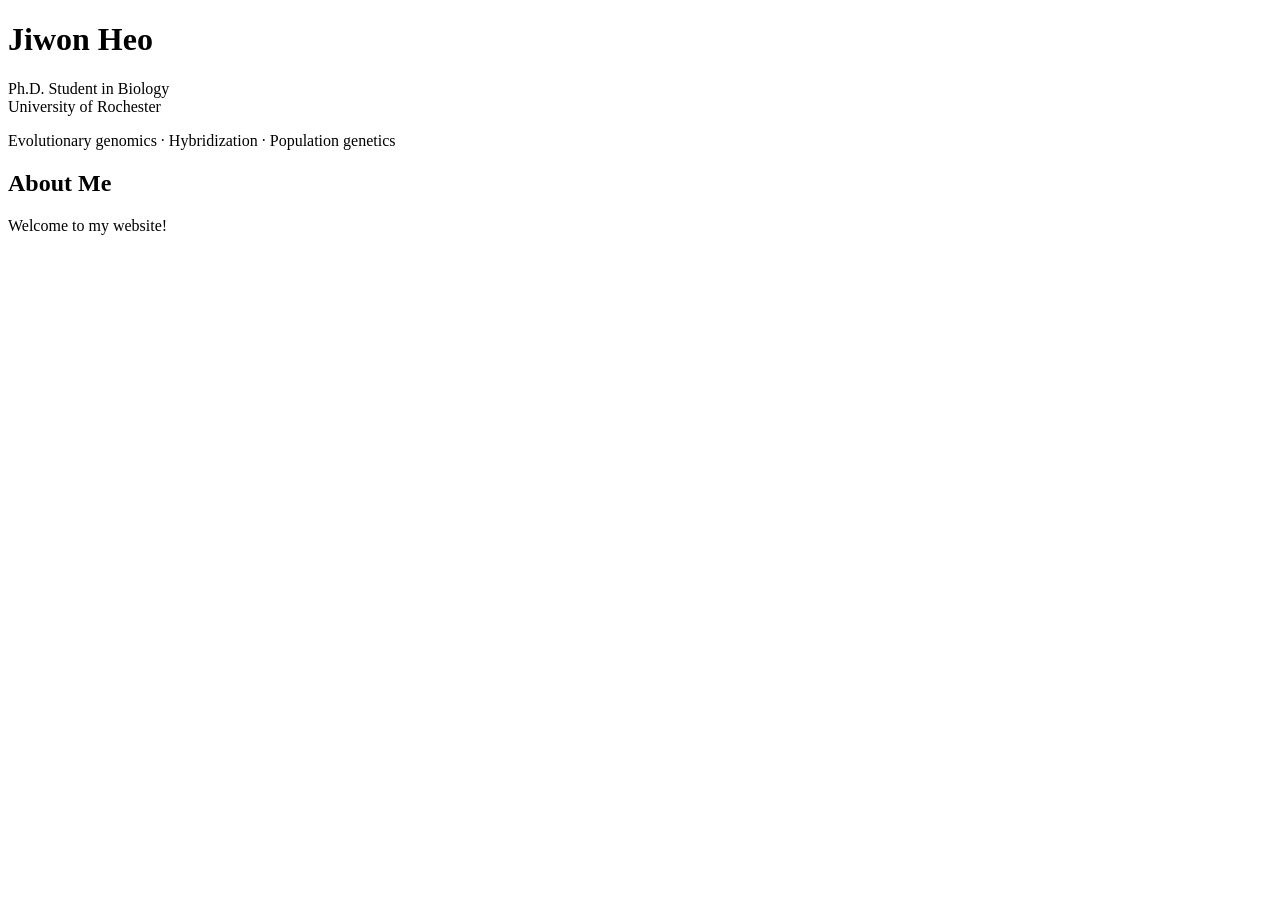
==== index.html @ 955bd501 "Create index.html" ====
<!DOCTYPE html>
<html lang="en">
<head>
  <meta charset="UTF-8">
  <meta name="viewport" content="width=device-width, initial-scale=1.0">
  <title>Jiwon Heo</title>
</head>

<body>
  <h1>Jiwon Heo</h1>

  <p>
    Ph.D. Student in Biology<br>
    University of Rochester
  </p>

  <p>
    Evolutionary genomics · Hybridization · Population genetics
  </p>

  <h2>About Me</h2>

  <p>
    Welcome to my website!
  </p>
</body>
</html>
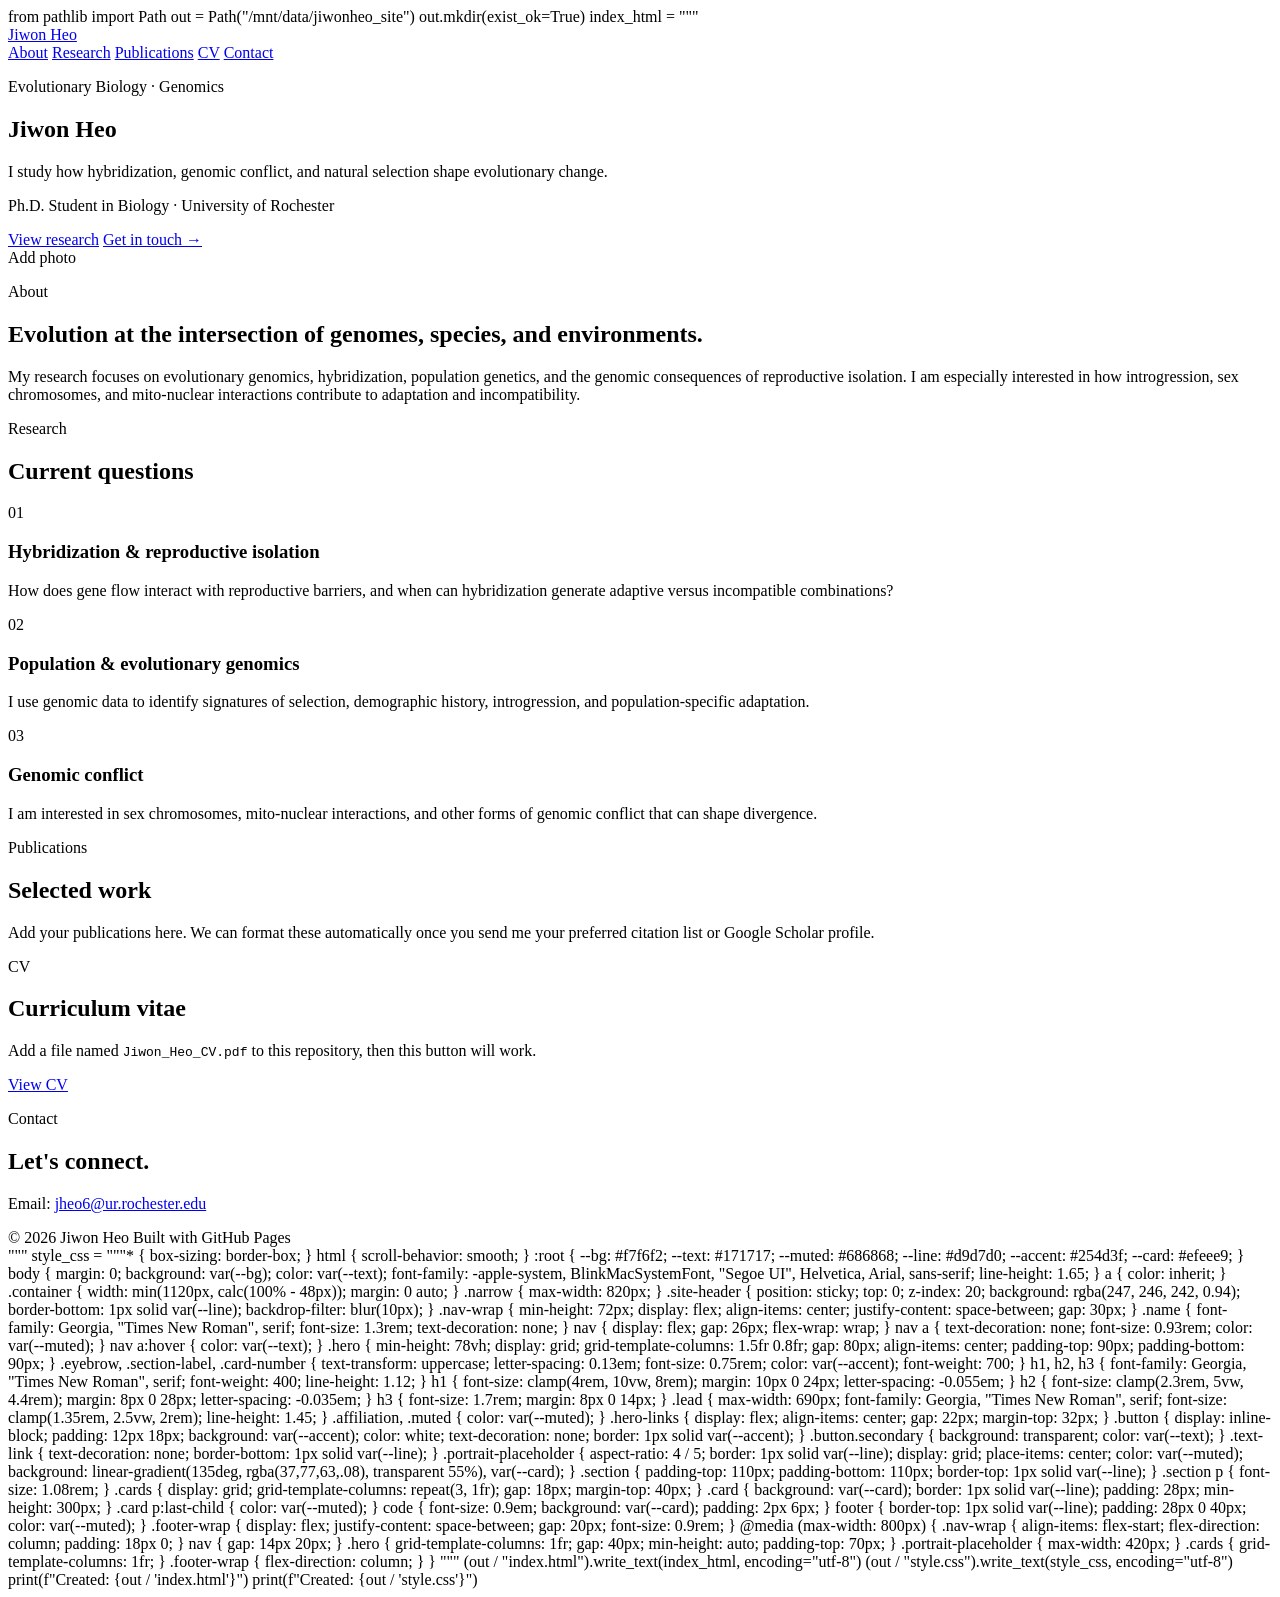
==== commit e25a0b1b: "Update index.html" ====
--- a/index.html
+++ b/index.html
@@ -1,27 +1,391 @@
-<!DOCTYPE html>
+from pathlib import Path
+
+out = Path("/mnt/data/jiwonheo_site")
+out.mkdir(exist_ok=True)
+
+index_html = """<!DOCTYPE html>
 <html lang="en">
 <head>
   <meta charset="UTF-8">
   <meta name="viewport" content="width=device-width, initial-scale=1.0">
+  <meta name="description" content="Jiwon Heo — evolutionary genomics, hybridization, and population genetics.">
   <title>Jiwon Heo</title>
+  <link rel="stylesheet" href="style.css">
 </head>
-
 <body>
-  <h1>Jiwon Heo</h1>
-
-  <p>
-    Ph.D. Student in Biology<br>
-    University of Rochester
-  </p>
-
-  <p>
-    Evolutionary genomics · Hybridization · Population genetics
-  </p>
-
-  <h2>About Me</h2>
-
-  <p>
-    Welcome to my website!
-  </p>
+  <header class="site-header">
+    <div class="container nav-wrap">
+      <a class="name" href="#top">Jiwon Heo</a>
+      <nav>
+        <a href="#about">About</a>
+        <a href="#research">Research</a>
+        <a href="#publications">Publications</a>
+        <a href="#cv">CV</a>
+        <a href="#contact">Contact</a>
+      </nav>
+    </div>
+  </header>
+
+  <main id="top">
+    <section class="hero container">
+      <div class="hero-text">
+        <p class="eyebrow">Evolutionary Biology · Genomics</p>
+        <h1>Jiwon Heo</h1>
+        <p class="lead">
+          I study how hybridization, genomic conflict, and natural selection shape
+          evolutionary change.
+        </p>
+        <p class="affiliation">
+          Ph.D. Student in Biology · University of Rochester
+        </p>
+        <div class="hero-links">
+          <a class="button" href="#research">View research</a>
+          <a class="text-link" href="#contact">Get in touch →</a>
+        </div>
+      </div>
+
+      <div class="portrait-placeholder" aria-label="Photo placeholder">
+        <span>Add photo</span>
+      </div>
+    </section>
+
+    <section id="about" class="section container narrow">
+      <p class="section-label">About</p>
+      <h2>Evolution at the intersection of genomes, species, and environments.</h2>
+      <p>
+        My research focuses on evolutionary genomics, hybridization, population
+        genetics, and the genomic consequences of reproductive isolation. I am
+        especially interested in how introgression, sex chromosomes, and
+        mito-nuclear interactions contribute to adaptation and incompatibility.
+      </p>
+    </section>
+
+    <section id="research" class="section container">
+      <p class="section-label">Research</p>
+      <h2>Current questions</h2>
+
+      <div class="cards">
+        <article class="card">
+          <p class="card-number">01</p>
+          <h3>Hybridization & reproductive isolation</h3>
+          <p>
+            How does gene flow interact with reproductive barriers, and when can
+            hybridization generate adaptive versus incompatible combinations?
+          </p>
+        </article>
+
+        <article class="card">
+          <p class="card-number">02</p>
+          <h3>Population & evolutionary genomics</h3>
+          <p>
+            I use genomic data to identify signatures of selection, demographic
+            history, introgression, and population-specific adaptation.
+          </p>
+        </article>
+
+        <article class="card">
+          <p class="card-number">03</p>
+          <h3>Genomic conflict</h3>
+          <p>
+            I am interested in sex chromosomes, mito-nuclear interactions, and
+            other forms of genomic conflict that can shape divergence.
+          </p>
+        </article>
+      </div>
+    </section>
+
+    <section id="publications" class="section container narrow">
+      <p class="section-label">Publications</p>
+      <h2>Selected work</h2>
+      <p class="muted">
+        Add your publications here. We can format these automatically once you
+        send me your preferred citation list or Google Scholar profile.
+      </p>
+    </section>
+
+    <section id="cv" class="section container narrow">
+      <p class="section-label">CV</p>
+      <h2>Curriculum vitae</h2>
+      <p>
+        Add a file named <code>Jiwon_Heo_CV.pdf</code> to this repository, then
+        this button will work.
+      </p>
+      <a class="button secondary" href="Jiwon_Heo_CV.pdf" target="_blank" rel="noopener">
+        View CV
+      </a>
+    </section>
+
+    <section id="contact" class="section container narrow">
+      <p class="section-label">Contact</p>
+      <h2>Let's connect.</h2>
+      <p>
+        Email: <a href="mailto:jheo6@ur.rochester.edu">jheo6@ur.rochester.edu</a>
+      </p>
+    </section>
+  </main>
+
+  <footer>
+    <div class="container footer-wrap">
+      <span>© 2026 Jiwon Heo</span>
+      <span>Built with GitHub Pages</span>
+    </div>
+  </footer>
 </body>
 </html>
+"""
+
+style_css = """* {
+  box-sizing: border-box;
+}
+
+html {
+  scroll-behavior: smooth;
+}
+
+:root {
+  --bg: #f7f6f2;
+  --text: #171717;
+  --muted: #686868;
+  --line: #d9d7d0;
+  --accent: #254d3f;
+  --card: #efeee9;
+}
+
+body {
+  margin: 0;
+  background: var(--bg);
+  color: var(--text);
+  font-family: -apple-system, BlinkMacSystemFont, "Segoe UI", Helvetica, Arial, sans-serif;
+  line-height: 1.65;
+}
+
+a {
+  color: inherit;
+}
+
+.container {
+  width: min(1120px, calc(100% - 48px));
+  margin: 0 auto;
+}
+
+.narrow {
+  max-width: 820px;
+}
+
+.site-header {
+  position: sticky;
+  top: 0;
+  z-index: 20;
+  background: rgba(247, 246, 242, 0.94);
+  border-bottom: 1px solid var(--line);
+  backdrop-filter: blur(10px);
+}
+
+.nav-wrap {
+  min-height: 72px;
+  display: flex;
+  align-items: center;
+  justify-content: space-between;
+  gap: 30px;
+}
+
+.name {
+  font-family: Georgia, "Times New Roman", serif;
+  font-size: 1.3rem;
+  text-decoration: none;
+}
+
+nav {
+  display: flex;
+  gap: 26px;
+  flex-wrap: wrap;
+}
+
+nav a {
+  text-decoration: none;
+  font-size: 0.93rem;
+  color: var(--muted);
+}
+
+nav a:hover {
+  color: var(--text);
+}
+
+.hero {
+  min-height: 78vh;
+  display: grid;
+  grid-template-columns: 1.5fr 0.8fr;
+  gap: 80px;
+  align-items: center;
+  padding-top: 90px;
+  padding-bottom: 90px;
+}
+
+.eyebrow,
+.section-label,
+.card-number {
+  text-transform: uppercase;
+  letter-spacing: 0.13em;
+  font-size: 0.75rem;
+  color: var(--accent);
+  font-weight: 700;
+}
+
+h1,
+h2,
+h3 {
+  font-family: Georgia, "Times New Roman", serif;
+  font-weight: 400;
+  line-height: 1.12;
+}
+
+h1 {
+  font-size: clamp(4rem, 10vw, 8rem);
+  margin: 10px 0 24px;
+  letter-spacing: -0.055em;
+}
+
+h2 {
+  font-size: clamp(2.3rem, 5vw, 4.4rem);
+  margin: 8px 0 28px;
+  letter-spacing: -0.035em;
+}
+
+h3 {
+  font-size: 1.7rem;
+  margin: 8px 0 14px;
+}
+
+.lead {
+  max-width: 690px;
+  font-family: Georgia, "Times New Roman", serif;
+  font-size: clamp(1.35rem, 2.5vw, 2rem);
+  line-height: 1.45;
+}
+
+.affiliation,
+.muted {
+  color: var(--muted);
+}
+
+.hero-links {
+  display: flex;
+  align-items: center;
+  gap: 22px;
+  margin-top: 32px;
+}
+
+.button {
+  display: inline-block;
+  padding: 12px 18px;
+  background: var(--accent);
+  color: white;
+  text-decoration: none;
+  border: 1px solid var(--accent);
+}
+
+.button.secondary {
+  background: transparent;
+  color: var(--text);
+}
+
+.text-link {
+  text-decoration: none;
+  border-bottom: 1px solid var(--line);
+}
+
+.portrait-placeholder {
+  aspect-ratio: 4 / 5;
+  border: 1px solid var(--line);
+  display: grid;
+  place-items: center;
+  color: var(--muted);
+  background:
+    linear-gradient(135deg, rgba(37,77,63,.08), transparent 55%),
+    var(--card);
+}
+
+.section {
+  padding-top: 110px;
+  padding-bottom: 110px;
+  border-top: 1px solid var(--line);
+}
+
+.section p {
+  font-size: 1.08rem;
+}
+
+.cards {
+  display: grid;
+  grid-template-columns: repeat(3, 1fr);
+  gap: 18px;
+  margin-top: 40px;
+}
+
+.card {
+  background: var(--card);
+  border: 1px solid var(--line);
+  padding: 28px;
+  min-height: 300px;
+}
+
+.card p:last-child {
+  color: var(--muted);
+}
+
+code {
+  font-size: 0.9em;
+  background: var(--card);
+  padding: 2px 6px;
+}
+
+footer {
+  border-top: 1px solid var(--line);
+  padding: 28px 0 40px;
+  color: var(--muted);
+}
+
+.footer-wrap {
+  display: flex;
+  justify-content: space-between;
+  gap: 20px;
+  font-size: 0.9rem;
+}
+
+@media (max-width: 800px) {
+  .nav-wrap {
+    align-items: flex-start;
+    flex-direction: column;
+    padding: 18px 0;
+  }
+
+  nav {
+    gap: 14px 20px;
+  }
+
+  .hero {
+    grid-template-columns: 1fr;
+    gap: 40px;
+    min-height: auto;
+    padding-top: 70px;
+  }
+
+  .portrait-placeholder {
+    max-width: 420px;
+  }
+
+  .cards {
+    grid-template-columns: 1fr;
+  }
+
+  .footer-wrap {
+    flex-direction: column;
+  }
+}
+"""
+
+(out / "index.html").write_text(index_html, encoding="utf-8")
+(out / "style.css").write_text(style_css, encoding="utf-8")
+
+print(f"Created: {out / 'index.html'}")
+print(f"Created: {out / 'style.css'}")
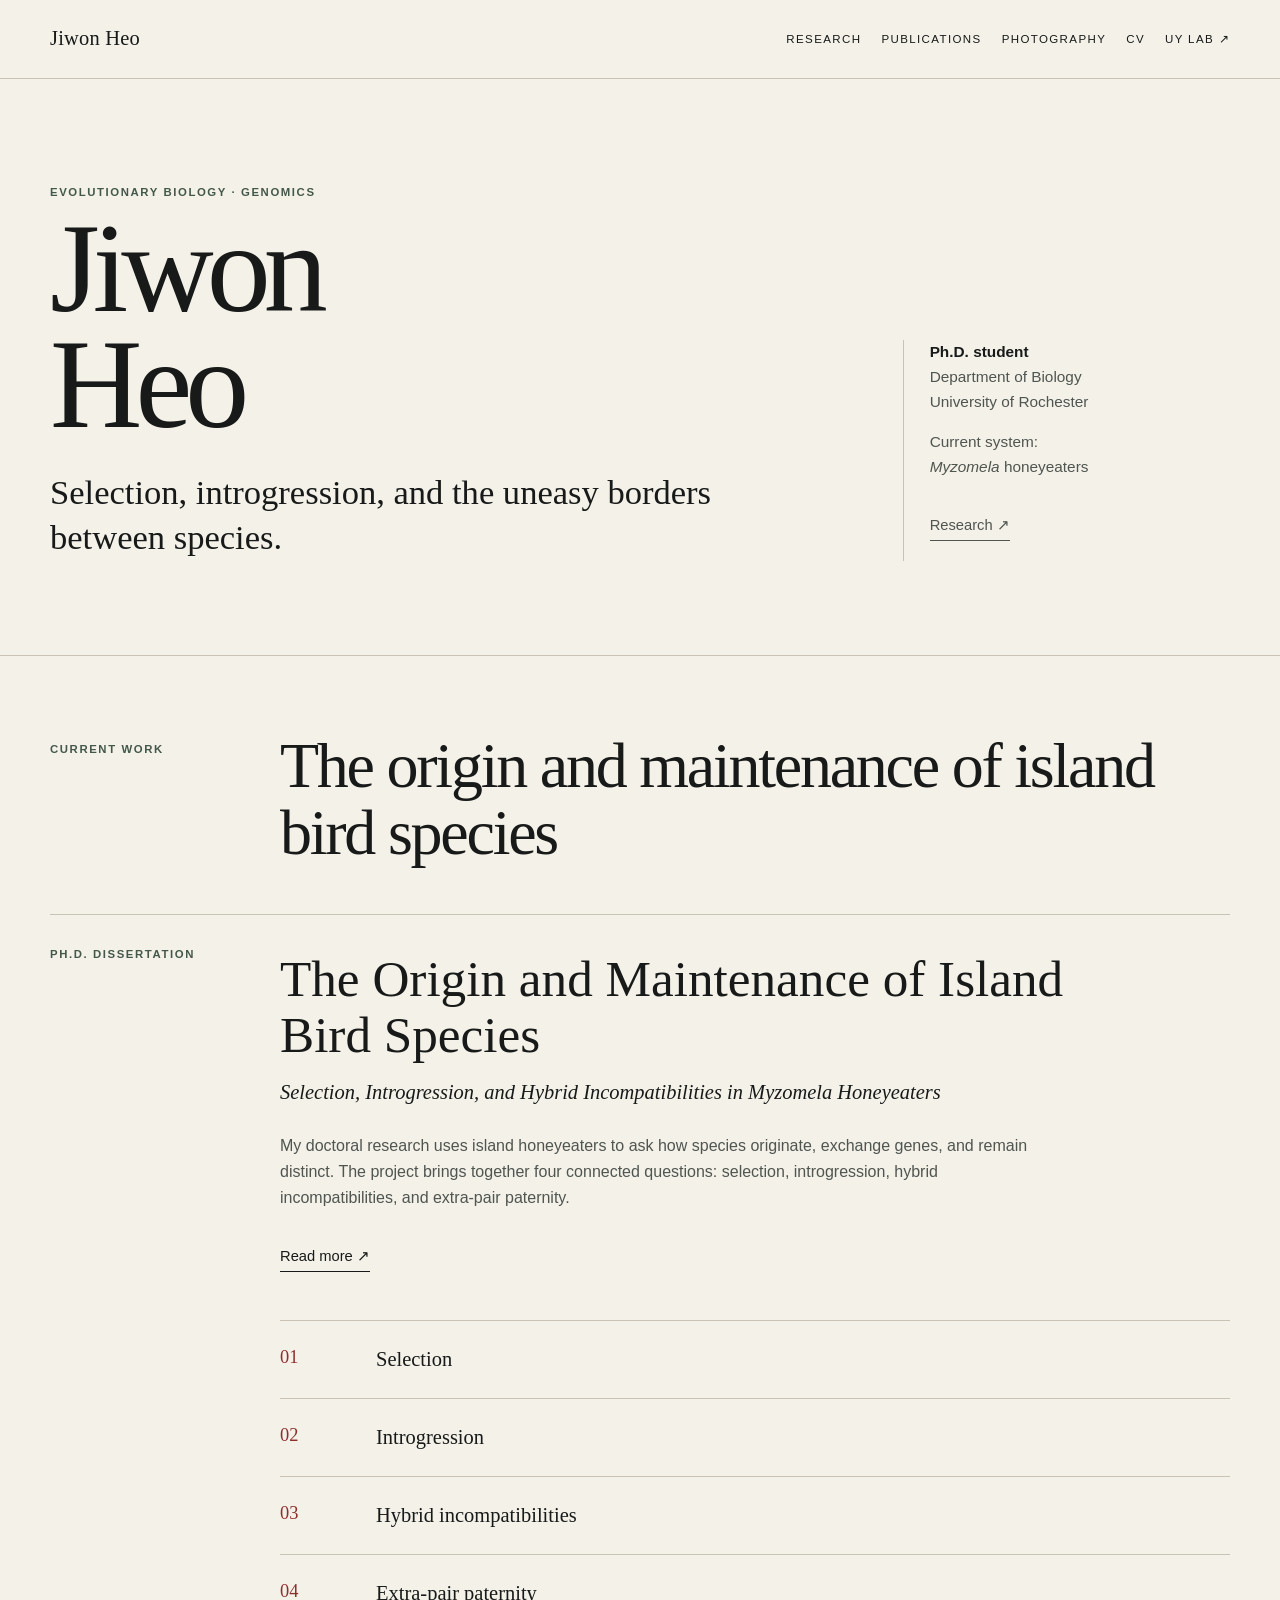
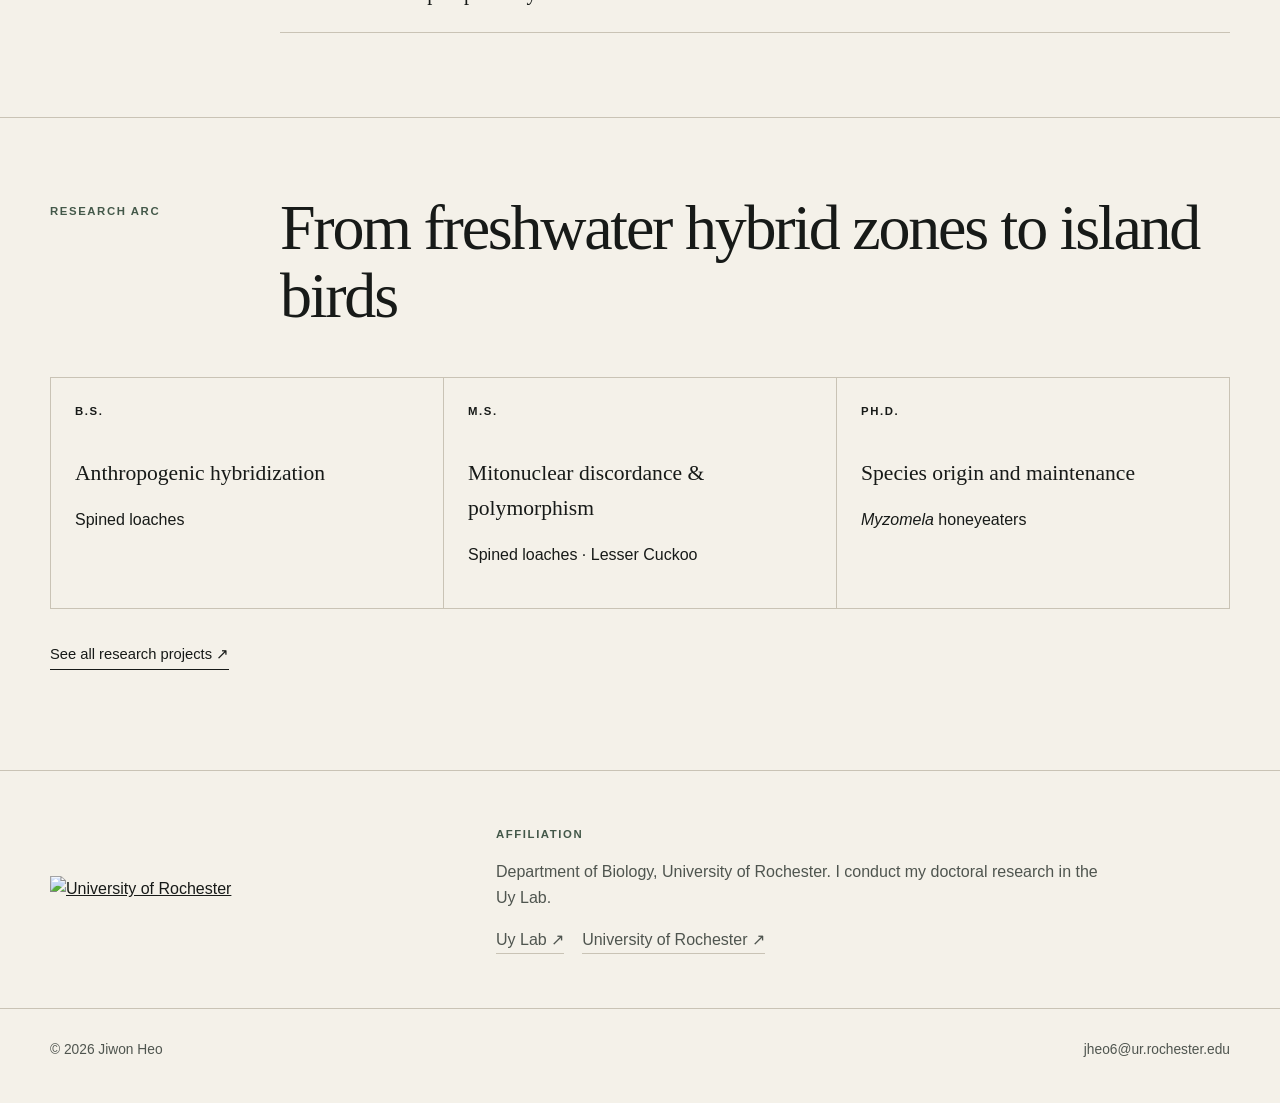
==== commit c11f1261: "Add files via upload" ====
--- a/index.html
+++ b/index.html
@@ -1,391 +1,130 @@
-from pathlib import Path
-
-out = Path("/mnt/data/jiwonheo_site")
-out.mkdir(exist_ok=True)
-
-index_html = """<!DOCTYPE html>
+<!doctype html>
 <html lang="en">
 <head>
-  <meta charset="UTF-8">
-  <meta name="viewport" content="width=device-width, initial-scale=1.0">
-  <meta name="description" content="Jiwon Heo — evolutionary genomics, hybridization, and population genetics.">
+  <meta charset="utf-8">
+  <meta name="viewport" content="width=device-width, initial-scale=1">
+  <meta name="description" content="Jiwon Heo — evolutionary biology and genomics.">
   <title>Jiwon Heo</title>
   <link rel="stylesheet" href="style.css">
 </head>
 <body>
-  <header class="site-header">
-    <div class="container nav-wrap">
-      <a class="name" href="#top">Jiwon Heo</a>
-      <nav>
-        <a href="#about">About</a>
-        <a href="#research">Research</a>
-        <a href="#publications">Publications</a>
-        <a href="#cv">CV</a>
-        <a href="#contact">Contact</a>
-      </nav>
+<header class="site-header">
+  <div class="shell header-inner">
+    <a class="site-name" href="index.html">Jiwon Heo</a>
+    <nav aria-label="Primary navigation">
+      <a href="research/index.html">Research</a>
+      <a href="publications/index.html">Publications</a>
+      <a href="photography/index.html">Photography</a>
+      <a href="cv/index.html">CV</a>
+      <a class="external" href="https://tropbiolab.org/JACU/" target="_blank" rel="noopener">Uy Lab</a>
+    </nav>
+  </div>
+</header>
+<main>
+
+<section class="shell hero">
+  <div>
+    <div class="kicker">Evolutionary biology · genomics</div>
+    <h1>Jiwon<br>Heo</h1>
+    <p class="hero-statement">
+      Selection, introgression, and the uneasy borders between species.
+    </p>
+  </div>
+  <aside class="hero-side">
+    <p><strong>Ph.D. student</strong><br>Department of Biology<br>University of Rochester</p>
+    <p>Current system:<br><em>Myzomela</em> honeyeaters</p>
+    <p><a class="text-link" href="research/index.html">Research</a></p>
+  </aside>
+</section>
+
+<section class="rule-section">
+  <div class="shell">
+    <div class="section-head">
+      <div class="section-label">Current work</div>
+      <h2>The origin and maintenance of island bird species</h2>
     </div>
-  </header>
 
-  <main id="top">
-    <section class="hero container">
-      <div class="hero-text">
-        <p class="eyebrow">Evolutionary Biology · Genomics</p>
-        <h1>Jiwon Heo</h1>
-        <p class="lead">
-          I study how hybridization, genomic conflict, and natural selection shape
-          evolutionary change.
+    <div class="current-project">
+      <div class="project-meta">Ph.D. dissertation</div>
+      <div>
+        <h3>The Origin and Maintenance of Island Bird Species</h3>
+        <p class="subtitle">Selection, Introgression, and Hybrid Incompatibilities in <em>Myzomela</em> Honeyeaters</p>
+        <p class="project-summary">
+          My doctoral research uses island honeyeaters to ask how species originate,
+          exchange genes, and remain distinct. The project brings together four connected
+          questions: selection, introgression, hybrid incompatibilities, and extra-pair paternity.
         </p>
-        <p class="affiliation">
-          Ph.D. Student in Biology · University of Rochester
-        </p>
-        <div class="hero-links">
-          <a class="button" href="#research">View research</a>
-          <a class="text-link" href="#contact">Get in touch →</a>
+        <a class="read-more" href="research/myzomela/index.html">Read more</a>
+
+        <div class="topic-index" aria-label="PhD research topics">
+          <a class="topic-row" href="research/myzomela/index.html#selection">
+            <span class="topic-number">01</span><span class="topic-name">Selection</span>
+          </a>
+          <a class="topic-row" href="research/myzomela/index.html#introgression">
+            <span class="topic-number">02</span><span class="topic-name">Introgression</span>
+          </a>
+          <a class="topic-row" href="research/myzomela/index.html#incompatibilities">
+            <span class="topic-number">03</span><span class="topic-name">Hybrid incompatibilities</span>
+          </a>
+          <a class="topic-row" href="research/myzomela/index.html#epp">
+            <span class="topic-number">04</span><span class="topic-name">Extra-pair paternity</span>
+          </a>
         </div>
       </div>
+    </div>
+  </div>
+</section>
 
-      <div class="portrait-placeholder" aria-label="Photo placeholder">
-        <span>Add photo</span>
+<section class="rule-section">
+  <div class="shell">
+    <div class="section-head">
+      <div class="section-label">Research arc</div>
+      <h2>From freshwater hybrid zones to island birds</h2>
+    </div>
+
+    <div class="research-arc">
+      <div>
+        <div class="field-note">B.S.</div>
+        <h3>Anthropogenic hybridization</h3>
+        <p>Spined loaches</p>
       </div>
-    </section>
+      <div>
+        <div class="field-note">M.S.</div>
+        <h3>Mitonuclear discordance & polymorphism</h3>
+        <p>Spined loaches · Lesser Cuckoo</p>
+      </div>
+      <div>
+        <div class="field-note">Ph.D.</div>
+        <h3>Species origin and maintenance</h3>
+        <p><em>Myzomela</em> honeyeaters</p>
+      </div>
+    </div>
 
-    <section id="about" class="section container narrow">
-      <p class="section-label">About</p>
-      <h2>Evolution at the intersection of genomes, species, and environments.</h2>
-      <p>
-        My research focuses on evolutionary genomics, hybridization, population
-        genetics, and the genomic consequences of reproductive isolation. I am
-        especially interested in how introgression, sex chromosomes, and
-        mito-nuclear interactions contribute to adaptation and incompatibility.
-      </p>
-    </section>
+    <p><a class="read-more" href="research/index.html">See all research projects</a></p>
+  </div>
+</section>
 
-    <section id="research" class="section container">
-      <p class="section-label">Research</p>
-      <h2>Current questions</h2>
-
-      <div class="cards">
-        <article class="card">
-          <p class="card-number">01</p>
-          <h3>Hybridization & reproductive isolation</h3>
-          <p>
-            How does gene flow interact with reproductive barriers, and when can
-            hybridization generate adaptive versus incompatible combinations?
-          </p>
-        </article>
-
-        <article class="card">
-          <p class="card-number">02</p>
-          <h3>Population & evolutionary genomics</h3>
-          <p>
-            I use genomic data to identify signatures of selection, demographic
-            history, introgression, and population-specific adaptation.
-          </p>
-        </article>
-
-        <article class="card">
-          <p class="card-number">03</p>
-          <h3>Genomic conflict</h3>
-          <p>
-            I am interested in sex chromosomes, mito-nuclear interactions, and
-            other forms of genomic conflict that can shape divergence.
-          </p>
-        </article>
+</main>
+<section class="affiliation">
+  <div class="shell affiliation-inner">
+    <a href="https://www.rochester.edu/" target="_blank" rel="noopener" aria-label="University of Rochester">
+      <img class="ur-logo" src="assets/university-of-rochester-logo.png" alt="University of Rochester">
+    </a>
+    <div class="affiliation-copy">
+      <div class="section-label">Affiliation</div>
+      <p>Department of Biology, University of Rochester. I conduct my doctoral research in the Uy Lab.</p>
+      <div class="affiliation-links">
+        <a href="https://tropbiolab.org/JACU/" target="_blank" rel="noopener">Uy Lab ↗</a>
+        <a href="https://www.rochester.edu/" target="_blank" rel="noopener">University of Rochester ↗</a>
       </div>
-    </section>
-
-    <section id="publications" class="section container narrow">
-      <p class="section-label">Publications</p>
-      <h2>Selected work</h2>
-      <p class="muted">
-        Add your publications here. We can format these automatically once you
-        send me your preferred citation list or Google Scholar profile.
-      </p>
-    </section>
-
-    <section id="cv" class="section container narrow">
-      <p class="section-label">CV</p>
-      <h2>Curriculum vitae</h2>
-      <p>
-        Add a file named <code>Jiwon_Heo_CV.pdf</code> to this repository, then
-        this button will work.
-      </p>
-      <a class="button secondary" href="Jiwon_Heo_CV.pdf" target="_blank" rel="noopener">
-        View CV
-      </a>
-    </section>
-
-    <section id="contact" class="section container narrow">
-      <p class="section-label">Contact</p>
-      <h2>Let's connect.</h2>
-      <p>
-        Email: <a href="mailto:jheo6@ur.rochester.edu">jheo6@ur.rochester.edu</a>
-      </p>
-    </section>
-  </main>
-
-  <footer>
-    <div class="container footer-wrap">
-      <span>© 2026 Jiwon Heo</span>
-      <span>Built with GitHub Pages</span>
     </div>
-  </footer>
+  </div>
+</section>
+<footer class="site-footer">
+  <div class="shell footer-inner">
+    <span>© 2026 Jiwon Heo</span>
+    <a href="mailto:jheo6@ur.rochester.edu">jheo6@ur.rochester.edu</a>
+  </div>
+</footer>
 </body>
 </html>
-"""
-
-style_css = """* {
-  box-sizing: border-box;
-}
-
-html {
-  scroll-behavior: smooth;
-}
-
-:root {
-  --bg: #f7f6f2;
-  --text: #171717;
-  --muted: #686868;
-  --line: #d9d7d0;
-  --accent: #254d3f;
-  --card: #efeee9;
-}
-
-body {
-  margin: 0;
-  background: var(--bg);
-  color: var(--text);
-  font-family: -apple-system, BlinkMacSystemFont, "Segoe UI", Helvetica, Arial, sans-serif;
-  line-height: 1.65;
-}
-
-a {
-  color: inherit;
-}
-
-.container {
-  width: min(1120px, calc(100% - 48px));
-  margin: 0 auto;
-}
-
-.narrow {
-  max-width: 820px;
-}
-
-.site-header {
-  position: sticky;
-  top: 0;
-  z-index: 20;
-  background: rgba(247, 246, 242, 0.94);
-  border-bottom: 1px solid var(--line);
-  backdrop-filter: blur(10px);
-}
-
-.nav-wrap {
-  min-height: 72px;
-  display: flex;
-  align-items: center;
-  justify-content: space-between;
-  gap: 30px;
-}
-
-.name {
-  font-family: Georgia, "Times New Roman", serif;
-  font-size: 1.3rem;
-  text-decoration: none;
-}
-
-nav {
-  display: flex;
-  gap: 26px;
-  flex-wrap: wrap;
-}
-
-nav a {
-  text-decoration: none;
-  font-size: 0.93rem;
-  color: var(--muted);
-}
-
-nav a:hover {
-  color: var(--text);
-}
-
-.hero {
-  min-height: 78vh;
-  display: grid;
-  grid-template-columns: 1.5fr 0.8fr;
-  gap: 80px;
-  align-items: center;
-  padding-top: 90px;
-  padding-bottom: 90px;
-}
-
-.eyebrow,
-.section-label,
-.card-number {
-  text-transform: uppercase;
-  letter-spacing: 0.13em;
-  font-size: 0.75rem;
-  color: var(--accent);
-  font-weight: 700;
-}
-
-h1,
-h2,
-h3 {
-  font-family: Georgia, "Times New Roman", serif;
-  font-weight: 400;
-  line-height: 1.12;
-}
-
-h1 {
-  font-size: clamp(4rem, 10vw, 8rem);
-  margin: 10px 0 24px;
-  letter-spacing: -0.055em;
-}
-
-h2 {
-  font-size: clamp(2.3rem, 5vw, 4.4rem);
-  margin: 8px 0 28px;
-  letter-spacing: -0.035em;
-}
-
-h3 {
-  font-size: 1.7rem;
-  margin: 8px 0 14px;
-}
-
-.lead {
-  max-width: 690px;
-  font-family: Georgia, "Times New Roman", serif;
-  font-size: clamp(1.35rem, 2.5vw, 2rem);
-  line-height: 1.45;
-}
-
-.affiliation,
-.muted {
-  color: var(--muted);
-}
-
-.hero-links {
-  display: flex;
-  align-items: center;
-  gap: 22px;
-  margin-top: 32px;
-}
-
-.button {
-  display: inline-block;
-  padding: 12px 18px;
-  background: var(--accent);
-  color: white;
-  text-decoration: none;
-  border: 1px solid var(--accent);
-}
-
-.button.secondary {
-  background: transparent;
-  color: var(--text);
-}
-
-.text-link {
-  text-decoration: none;
-  border-bottom: 1px solid var(--line);
-}
-
-.portrait-placeholder {
-  aspect-ratio: 4 / 5;
-  border: 1px solid var(--line);
-  display: grid;
-  place-items: center;
-  color: var(--muted);
-  background:
-    linear-gradient(135deg, rgba(37,77,63,.08), transparent 55%),
-    var(--card);
-}
-
-.section {
-  padding-top: 110px;
-  padding-bottom: 110px;
-  border-top: 1px solid var(--line);
-}
-
-.section p {
-  font-size: 1.08rem;
-}
-
-.cards {
-  display: grid;
-  grid-template-columns: repeat(3, 1fr);
-  gap: 18px;
-  margin-top: 40px;
-}
-
-.card {
-  background: var(--card);
-  border: 1px solid var(--line);
-  padding: 28px;
-  min-height: 300px;
-}
-
-.card p:last-child {
-  color: var(--muted);
-}
-
-code {
-  font-size: 0.9em;
-  background: var(--card);
-  padding: 2px 6px;
-}
-
-footer {
-  border-top: 1px solid var(--line);
-  padding: 28px 0 40px;
-  color: var(--muted);
-}
-
-.footer-wrap {
-  display: flex;
-  justify-content: space-between;
-  gap: 20px;
-  font-size: 0.9rem;
-}
-
-@media (max-width: 800px) {
-  .nav-wrap {
-    align-items: flex-start;
-    flex-direction: column;
-    padding: 18px 0;
-  }
-
-  nav {
-    gap: 14px 20px;
-  }
-
-  .hero {
-    grid-template-columns: 1fr;
-    gap: 40px;
-    min-height: auto;
-    padding-top: 70px;
-  }
-
-  .portrait-placeholder {
-    max-width: 420px;
-  }
-
-  .cards {
-    grid-template-columns: 1fr;
-  }
-
-  .footer-wrap {
-    flex-direction: column;
-  }
-}
-"""
-
-(out / "index.html").write_text(index_html, encoding="utf-8")
-(out / "style.css").write_text(style_css, encoding="utf-8")
-
-print(f"Created: {out / 'index.html'}")
-print(f"Created: {out / 'style.css'}")
--- a/style.css
+++ b/style.css
@@ -0,0 +1,472 @@
+:root {
+  --paper: #f4f1e9;
+  --paper-deep: #ece7dc;
+  --ink: #171a18;
+  --soft-ink: #4f554f;
+  --rule: #c9c3b5;
+  --moss: #435849;
+  --red: #8d2f2b;
+  --ur-navy: #00205b;
+  --max: 1180px;
+  --measure: 760px;
+}
+
+* { box-sizing: border-box; }
+
+html {
+  scroll-behavior: smooth;
+}
+
+body {
+  margin: 0;
+  background: var(--paper);
+  color: var(--ink);
+  font-family: Arial, Helvetica, sans-serif;
+  line-height: 1.62;
+  text-rendering: optimizeLegibility;
+}
+
+a {
+  color: inherit;
+}
+
+a:hover {
+  color: var(--red);
+}
+
+img {
+  max-width: 100%;
+  height: auto;
+  display: block;
+}
+
+.shell {
+  width: min(var(--max), calc(100% - 48px));
+  margin: 0 auto;
+}
+
+.site-header {
+  border-bottom: 1px solid var(--rule);
+}
+
+.header-inner {
+  min-height: 78px;
+  display: grid;
+  grid-template-columns: 1fr auto;
+  align-items: center;
+  gap: 28px;
+}
+
+.site-name {
+  font-family: Georgia, "Times New Roman", serif;
+  font-size: 1.28rem;
+  text-decoration: none;
+  letter-spacing: .01em;
+}
+
+nav {
+  display: flex;
+  flex-wrap: wrap;
+  justify-content: flex-end;
+  gap: 20px;
+}
+
+nav a {
+  text-decoration: none;
+  text-transform: uppercase;
+  letter-spacing: .12em;
+  font-size: .72rem;
+}
+
+nav .external::after,
+.read-more::after,
+.text-link::after {
+  content: " ↗";
+}
+
+.hero {
+  display: grid;
+  grid-template-columns: minmax(0, 1.55fr) minmax(250px, .65fr);
+  gap: 72px;
+  padding: 104px 0 94px;
+  align-items: end;
+}
+
+.kicker,
+.project-meta,
+.section-label,
+.field-note {
+  text-transform: uppercase;
+  letter-spacing: .14em;
+  font-size: .71rem;
+  font-weight: 700;
+}
+
+.kicker,
+.section-label,
+.project-meta {
+  color: var(--moss);
+}
+
+.hero h1 {
+  margin: 10px 0 28px;
+  font-family: Georgia, "Times New Roman", serif;
+  font-size: clamp(4.5rem, 10vw, 8.7rem);
+  line-height: .9;
+  font-weight: 400;
+  letter-spacing: -.055em;
+}
+
+.hero-title-accent {
+  color: var(--red);
+  font-style: italic;
+}
+
+.hero-statement {
+  max-width: 780px;
+  margin: 0;
+  font-family: Georgia, "Times New Roman", serif;
+  font-size: clamp(1.55rem, 2.7vw, 2.45rem);
+  line-height: 1.32;
+}
+
+.hero-side {
+  border-left: 1px solid var(--rule);
+  padding-left: 26px;
+  padding-bottom: 4px;
+}
+
+.hero-side p {
+  margin: 0 0 16px;
+  color: var(--soft-ink);
+  font-size: .96rem;
+}
+
+.hero-side strong {
+  color: var(--ink);
+  font-weight: 600;
+}
+
+.rule-section {
+  border-top: 1px solid var(--rule);
+  padding: 84px 0;
+}
+
+.section-head {
+  display: grid;
+  grid-template-columns: 190px 1fr;
+  gap: 40px;
+  margin-bottom: 48px;
+}
+
+.section-head h2,
+.page-title,
+.detail-title {
+  font-family: Georgia, "Times New Roman", serif;
+  font-weight: 400;
+  letter-spacing: -.035em;
+}
+
+.section-head h2 {
+  margin: -8px 0 0;
+  font-size: clamp(2.7rem, 5vw, 4.9rem);
+  line-height: 1.05;
+}
+
+.intro {
+  max-width: var(--measure);
+  font-family: Georgia, "Times New Roman", serif;
+  font-size: 1.28rem;
+}
+
+.current-project {
+  display: grid;
+  grid-template-columns: 190px 1fr;
+  gap: 40px;
+  border-top: 1px solid var(--rule);
+  padding-top: 30px;
+}
+
+.current-project h3 {
+  margin: 6px 0 14px;
+  max-width: 860px;
+  font-family: Georgia, "Times New Roman", serif;
+  font-size: clamp(2rem, 4vw, 3.8rem);
+  line-height: 1.08;
+  font-weight: 400;
+}
+
+.current-project .subtitle {
+  margin: 0 0 24px;
+  max-width: 850px;
+  font-family: Georgia, "Times New Roman", serif;
+  font-style: italic;
+  font-size: 1.28rem;
+}
+
+.project-summary {
+  max-width: 760px;
+  color: var(--soft-ink);
+}
+
+.read-more,
+.text-link {
+  display: inline-block;
+  margin-top: 18px;
+  text-decoration: none;
+  padding-bottom: 2px;
+  border-bottom: 1px solid currentColor;
+  font-size: .92rem;
+}
+
+.topic-index {
+  margin-top: 48px;
+  border-top: 1px solid var(--rule);
+}
+
+.topic-row {
+  display: grid;
+  grid-template-columns: 72px 1fr;
+  gap: 24px;
+  padding: 22px 0;
+  border-bottom: 1px solid var(--rule);
+  text-decoration: none;
+}
+
+.topic-number {
+  font-family: Georgia, "Times New Roman", serif;
+  color: var(--red);
+  font-size: 1.15rem;
+}
+
+.topic-name {
+  font-family: Georgia, "Times New Roman", serif;
+  font-size: 1.28rem;
+}
+
+.project-list {
+  border-top: 1px solid var(--rule);
+}
+
+.project-list article {
+  display: grid;
+  grid-template-columns: 190px 1fr;
+  gap: 40px;
+  padding: 34px 0 38px;
+  border-bottom: 1px solid var(--rule);
+}
+
+.project-list h3 {
+  margin: 4px 0 12px;
+  font-family: Georgia, "Times New Roman", serif;
+  font-weight: 400;
+  font-size: clamp(1.7rem, 3vw, 2.6rem);
+  line-height: 1.15;
+}
+
+.project-list p {
+  max-width: 710px;
+  color: var(--soft-ink);
+}
+
+.research-arc {
+  display: grid;
+  grid-template-columns: repeat(3, 1fr);
+  border-top: 1px solid var(--rule);
+  border-left: 1px solid var(--rule);
+}
+
+.research-arc > div {
+  min-height: 220px;
+  padding: 24px;
+  border-right: 1px solid var(--rule);
+  border-bottom: 1px solid var(--rule);
+}
+
+.research-arc h3 {
+  margin: 36px 0 8px;
+  font-family: Georgia, "Times New Roman", serif;
+  font-weight: 400;
+  font-size: 1.35rem;
+}
+
+.page-hero {
+  padding: 86px 0 74px;
+}
+
+.breadcrumb {
+  margin-bottom: 38px;
+  font-size: .82rem;
+  color: var(--soft-ink);
+}
+
+.breadcrumb a {
+  text-decoration: none;
+  border-bottom: 1px solid var(--rule);
+}
+
+.page-title {
+  max-width: 980px;
+  margin: 0;
+  font-size: clamp(3.5rem, 8vw, 7.2rem);
+  line-height: .98;
+}
+
+.page-deck {
+  max-width: 790px;
+  margin: 30px 0 0;
+  font-family: Georgia, "Times New Roman", serif;
+  font-size: 1.35rem;
+  color: var(--soft-ink);
+}
+
+.detail-layout {
+  display: grid;
+  grid-template-columns: 190px minmax(0, 760px);
+  gap: 40px;
+  padding: 60px 0;
+  border-top: 1px solid var(--rule);
+}
+
+.detail-layout h2 {
+  margin: 0 0 18px;
+  font-family: Georgia, "Times New Roman", serif;
+  font-weight: 400;
+  font-size: clamp(2rem, 4vw, 3.6rem);
+  line-height: 1.1;
+}
+
+.detail-layout p {
+  color: var(--soft-ink);
+}
+
+.detail-layout .lead-copy {
+  color: var(--ink);
+  font-family: Georgia, "Times New Roman", serif;
+  font-size: 1.23rem;
+}
+
+.numbered-topic {
+  scroll-margin-top: 30px;
+}
+
+.numbered-topic .big-number {
+  color: var(--red);
+  font-family: Georgia, "Times New Roman", serif;
+  font-size: 1.65rem;
+}
+
+.note-box {
+  margin-top: 28px;
+  padding: 20px 22px;
+  border-left: 2px solid var(--moss);
+  background: var(--paper-deep);
+  color: var(--soft-ink);
+}
+
+.placeholder-copy {
+  max-width: 720px;
+  padding: 110px 0 150px;
+}
+
+.placeholder-copy h1 {
+  margin: 0 0 26px;
+  font-family: Georgia, "Times New Roman", serif;
+  font-size: clamp(3.5rem, 8vw, 7rem);
+  font-weight: 400;
+  letter-spacing: -.04em;
+}
+
+.affiliation {
+  border-top: 1px solid var(--rule);
+  padding: 54px 0;
+}
+
+.affiliation-inner {
+  display: grid;
+  grid-template-columns: minmax(250px, 390px) 1fr;
+  gap: 56px;
+  align-items: center;
+}
+
+.ur-logo {
+  width: min(360px, 100%);
+}
+
+.affiliation-copy {
+  max-width: 620px;
+  color: var(--soft-ink);
+}
+
+.affiliation-links {
+  display: flex;
+  flex-wrap: wrap;
+  gap: 18px;
+  margin-top: 14px;
+}
+
+.affiliation-links a {
+  text-decoration: none;
+  border-bottom: 1px solid var(--rule);
+}
+
+.site-footer {
+  border-top: 1px solid var(--rule);
+  padding: 30px 0 42px;
+}
+
+.footer-inner {
+  display: flex;
+  flex-wrap: wrap;
+  justify-content: space-between;
+  gap: 20px;
+  color: var(--soft-ink);
+  font-size: .86rem;
+}
+
+.footer-inner a {
+  text-decoration: none;
+}
+
+@media (max-width: 780px) {
+  .shell { width: min(100% - 30px, var(--max)); }
+
+  .header-inner {
+    grid-template-columns: 1fr;
+    padding: 18px 0;
+  }
+
+  nav {
+    justify-content: flex-start;
+    gap: 12px 16px;
+  }
+
+  .hero {
+    grid-template-columns: 1fr;
+    gap: 44px;
+    padding: 72px 0 68px;
+  }
+
+  .hero-side {
+    border-left: 0;
+    border-top: 1px solid var(--rule);
+    padding: 22px 0 0;
+  }
+
+  .section-head,
+  .current-project,
+  .project-list article,
+  .detail-layout,
+  .affiliation-inner {
+    grid-template-columns: 1fr;
+    gap: 18px;
+  }
+
+  .research-arc {
+    grid-template-columns: 1fr;
+  }
+
+  .topic-row {
+    grid-template-columns: 52px 1fr;
+  }
+}
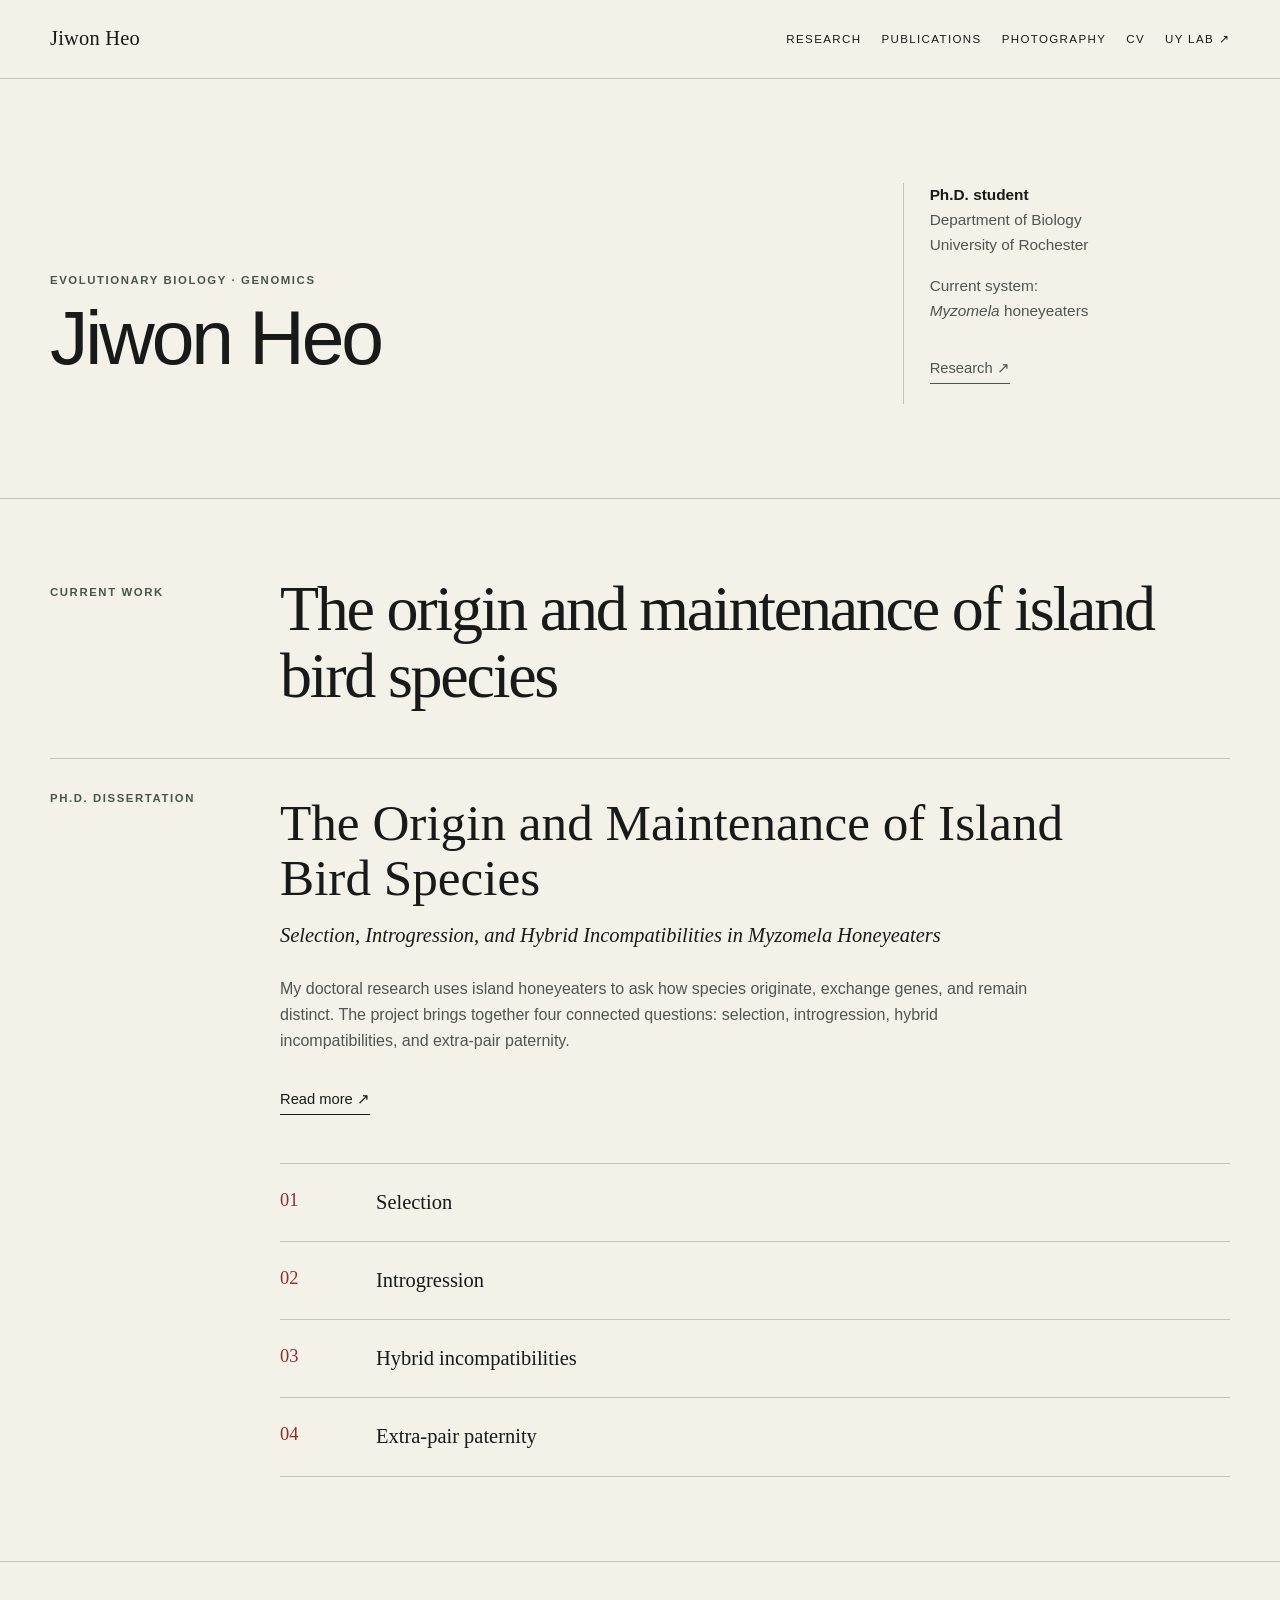
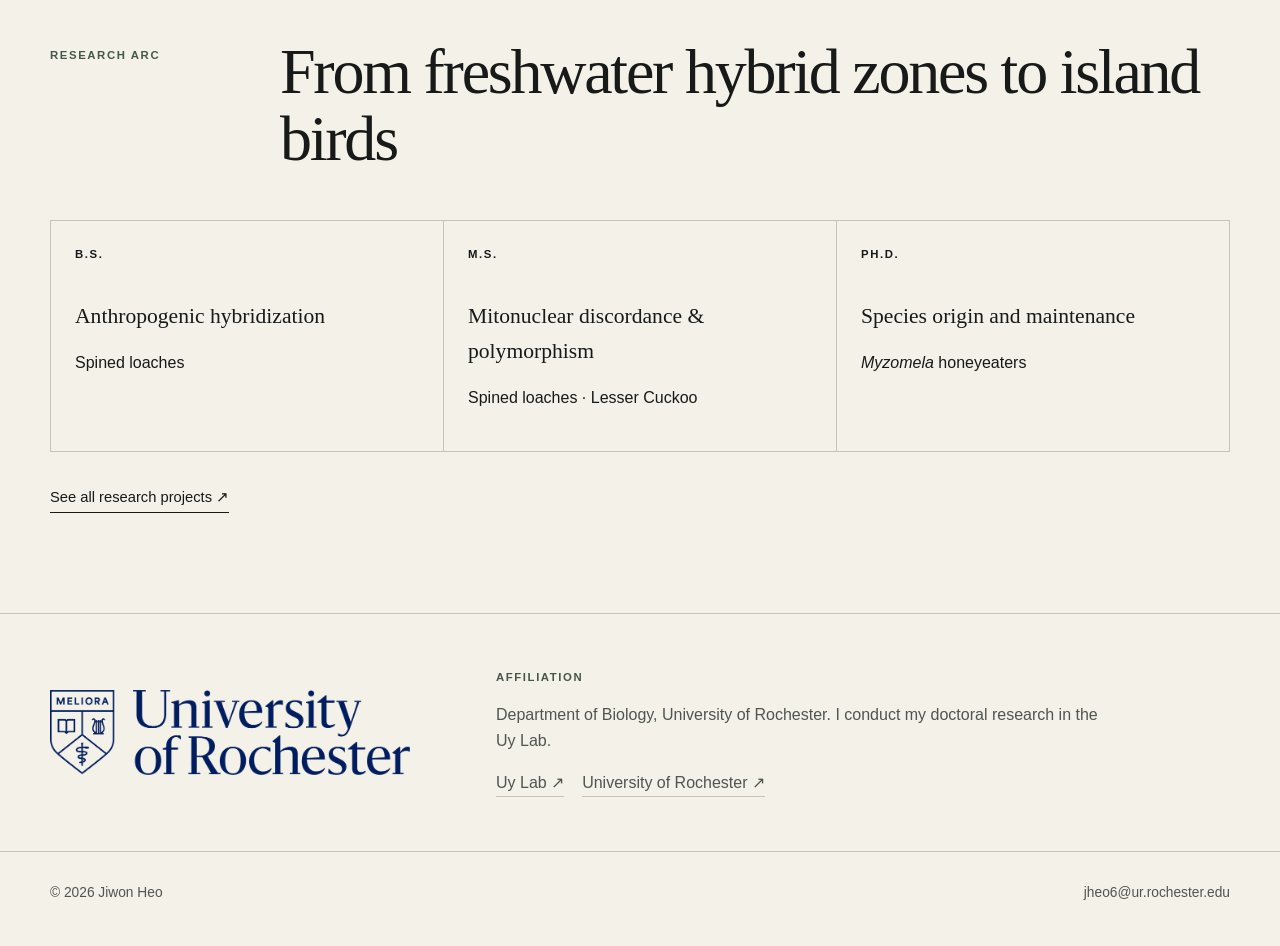
==== commit f2bec37e: "Add files via upload" ====
--- a/index.html
+++ b/index.html
@@ -25,10 +25,7 @@
 <section class="shell hero">
   <div>
     <div class="kicker">Evolutionary biology · genomics</div>
-    <h1>Jiwon<br>Heo</h1>
-    <p class="hero-statement">
-      Selection, introgression, and the uneasy borders between species.
-    </p>
+    <h1>Jiwon Heo</h1>
   </div>
   <aside class="hero-side">
     <p><strong>Ph.D. student</strong><br>Department of Biology<br>University of Rochester</p>
--- a/style.css
+++ b/style.css
@@ -110,11 +110,11 @@
 
 .hero h1 {
   margin: 10px 0 28px;
-  font-family: Georgia, "Times New Roman", serif;
-  font-size: clamp(4.5rem, 10vw, 8.7rem);
-  line-height: .9;
-  font-weight: 400;
-  letter-spacing: -.055em;
+  font-family: Helvetica, Arial, sans-serif;
+  font-size: clamp(3rem, 6vw, 5rem);
+  line-height: 1;
+  font-weight: 500;
+  letter-spacing: -0.04em;
 }
 
 .hero-title-accent {
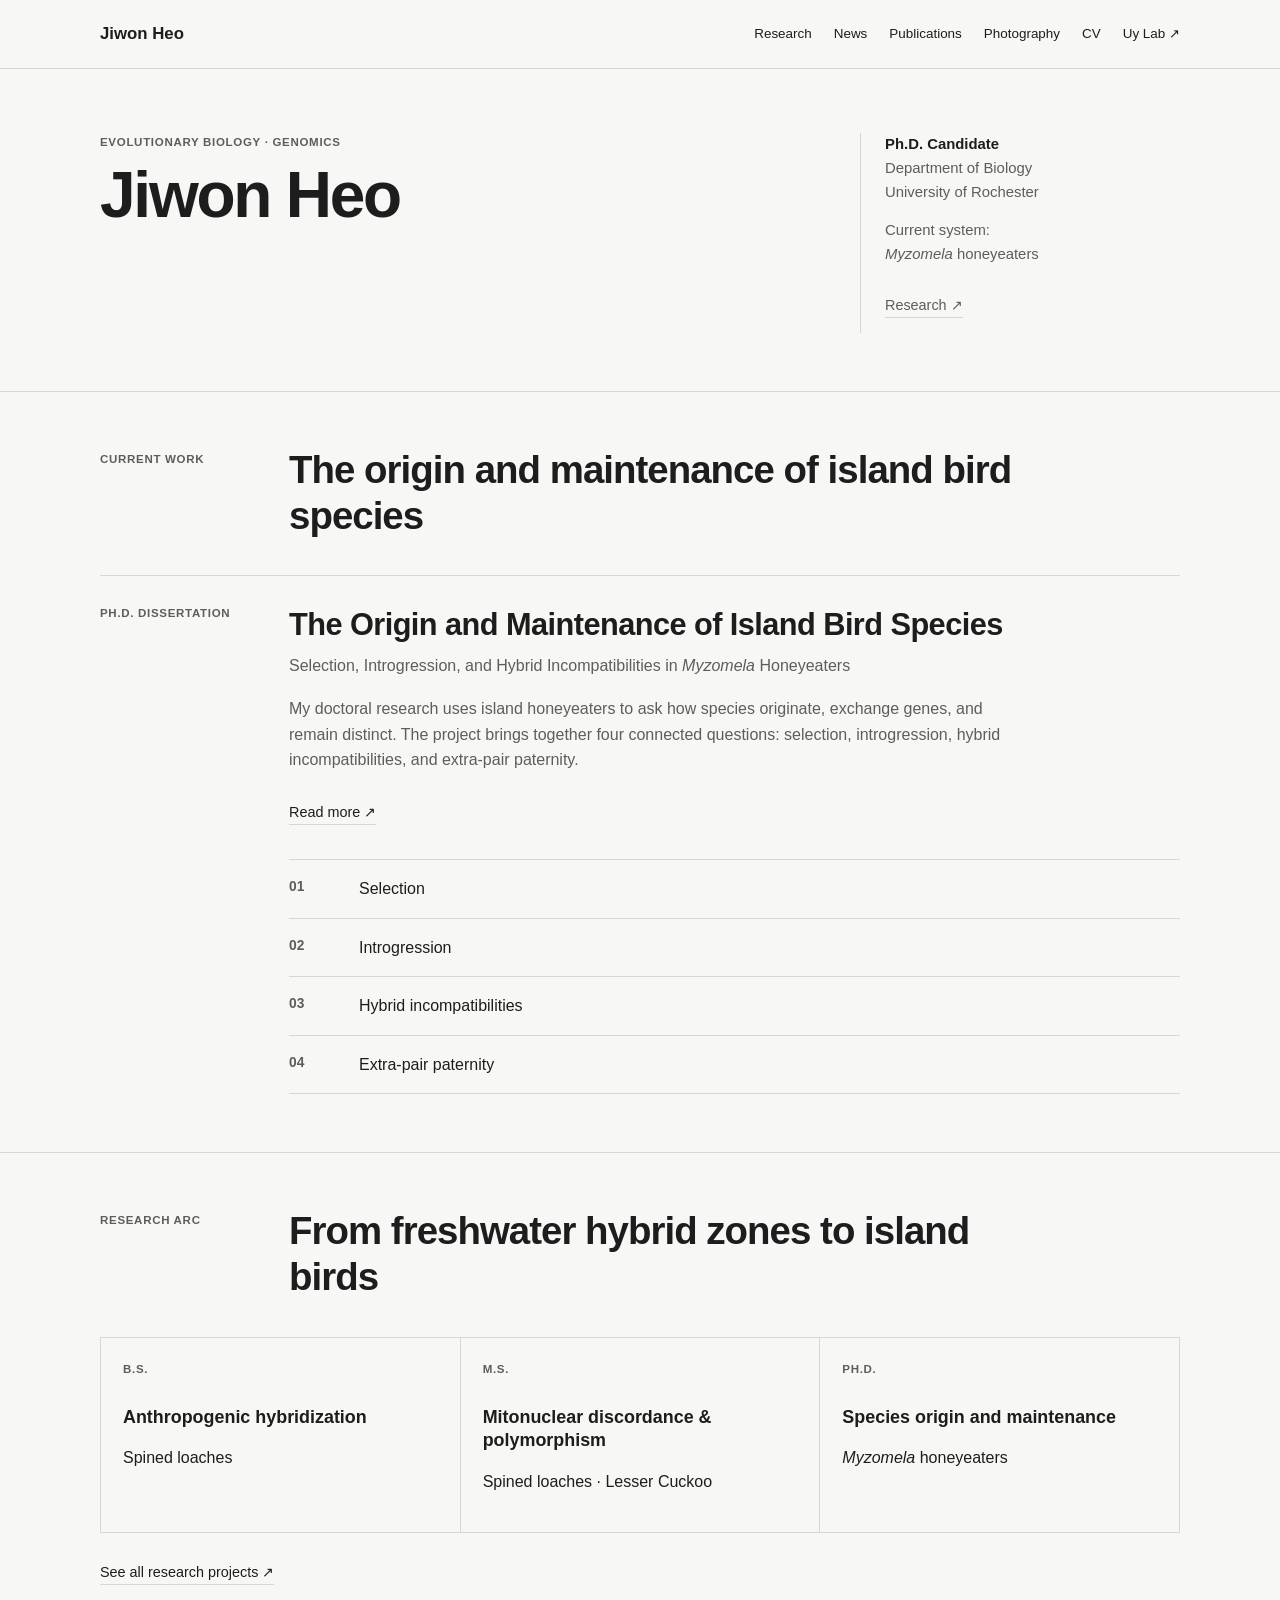
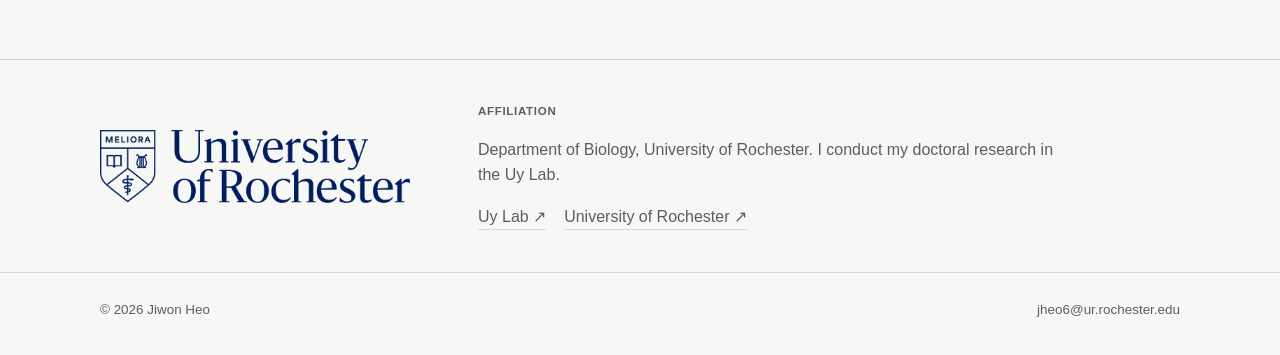
==== commit cd69eaaa: "Rename index_with_news.html to index.html" ====
--- a/index.html
+++ b/index.html
@@ -13,6 +13,7 @@
     <a class="site-name" href="index.html">Jiwon Heo</a>
     <nav aria-label="Primary navigation">
       <a href="research/index.html">Research</a>
+      <a href="news/index.html">News</a>
       <a href="publications/index.html">Publications</a>
       <a href="photography/index.html">Photography</a>
       <a href="cv/index.html">CV</a>
@@ -28,7 +29,7 @@
     <h1>Jiwon Heo</h1>
   </div>
   <aside class="hero-side">
-    <p><strong>Ph.D. student</strong><br>Department of Biology<br>University of Rochester</p>
+    <p><strong>Ph.D. Candidate</strong><br>Department of Biology<br>University of Rochester</p>
     <p>Current system:<br><em>Myzomela</em> honeyeaters</p>
     <p><a class="text-link" href="research/index.html">Research</a></p>
   </aside>
--- a/style.css
+++ b/style.css
@@ -1,145 +1,112 @@
+
 :root {
-  --paper: #f4f1e9;
-  --paper-deep: #ece7dc;
-  --ink: #171a18;
-  --soft-ink: #4f554f;
-  --rule: #c9c3b5;
-  --moss: #435849;
-  --red: #8d2f2b;
-  --ur-navy: #00205b;
-  --max: 1180px;
-  --measure: 760px;
+  --paper: #f7f7f5;
+  --ink: #1d1d1d;
+  --soft-ink: #5d5d5d;
+  --rule: #d8d8d3;
+  --moss: #45574a;
+  --red: #8a3632;
+  --max: 1080px;
 }
 
 * { box-sizing: border-box; }
-
-html {
-  scroll-behavior: smooth;
-}
+html { scroll-behavior: smooth; }
 
 body {
   margin: 0;
   background: var(--paper);
   color: var(--ink);
-  font-family: Arial, Helvetica, sans-serif;
-  line-height: 1.62;
-  text-rendering: optimizeLegibility;
-}
-
-a {
-  color: inherit;
-}
-
-a:hover {
-  color: var(--red);
-}
-
-img {
-  max-width: 100%;
-  height: auto;
-  display: block;
-}
+  font-family: Helvetica, Arial, sans-serif;
+  font-size: 16px;
+  line-height: 1.6;
+  -webkit-font-smoothing: antialiased;
+}
+
+a { color: inherit; }
+a:hover { color: var(--moss); }
+img { display: block; max-width: 100%; height: auto; }
 
 .shell {
   width: min(var(--max), calc(100% - 48px));
   margin: 0 auto;
 }
 
+/* Header */
 .site-header {
+  background: var(--paper);
   border-bottom: 1px solid var(--rule);
 }
 
 .header-inner {
-  min-height: 78px;
-  display: grid;
-  grid-template-columns: 1fr auto;
+  min-height: 68px;
+  display: flex;
   align-items: center;
+  justify-content: space-between;
   gap: 28px;
 }
 
 .site-name {
-  font-family: Georgia, "Times New Roman", serif;
-  font-size: 1.28rem;
-  text-decoration: none;
-  letter-spacing: .01em;
+  font-size: 1.05rem;
+  font-weight: 600;
+  text-decoration: none;
 }
 
 nav {
   display: flex;
   flex-wrap: wrap;
   justify-content: flex-end;
-  gap: 20px;
+  gap: 22px;
 }
 
 nav a {
   text-decoration: none;
-  text-transform: uppercase;
-  letter-spacing: .12em;
-  font-size: .72rem;
+  font-size: .84rem;
+  font-weight: 500;
 }
 
 nav .external::after,
 .read-more::after,
-.text-link::after {
-  content: " ↗";
-}
-
+.text-link::after { content: " ↗"; }
+
+/* Homepage */
 .hero {
   display: grid;
-  grid-template-columns: minmax(0, 1.55fr) minmax(250px, .65fr);
-  gap: 72px;
-  padding: 104px 0 94px;
-  align-items: end;
+  grid-template-columns: 1fr 320px;
+  gap: 64px;
+  align-items: start;
+  padding: 64px 0 58px;
 }
 
 .kicker,
 .project-meta,
 .section-label,
 .field-note {
+  margin-bottom: 10px;
+  color: var(--soft-ink);
   text-transform: uppercase;
-  letter-spacing: .14em;
-  font-size: .71rem;
-  font-weight: 700;
-}
-
-.kicker,
-.section-label,
-.project-meta {
-  color: var(--moss);
+  letter-spacing: .06em;
+  font-size: .72rem;
+  font-weight: 600;
 }
 
 .hero h1 {
-  margin: 10px 0 28px;
+  margin: 0;
   font-family: Helvetica, Arial, sans-serif;
-  font-size: clamp(3rem, 6vw, 5rem);
-  line-height: 1;
-  font-weight: 500;
-  letter-spacing: -0.04em;
-}
-
-.hero-title-accent {
-  color: var(--red);
-  font-style: italic;
-}
-
-.hero-statement {
-  max-width: 780px;
-  margin: 0;
-  font-family: Georgia, "Times New Roman", serif;
-  font-size: clamp(1.55rem, 2.7vw, 2.45rem);
-  line-height: 1.32;
+  font-size: clamp(2.5rem, 5vw, 4rem);
+  line-height: 1.08;
+  font-weight: 600;
+  letter-spacing: -.035em;
 }
 
 .hero-side {
   border-left: 1px solid var(--rule);
-  padding-left: 26px;
-  padding-bottom: 4px;
+  padding-left: 24px;
 }
 
 .hero-side p {
-  margin: 0 0 16px;
-  color: var(--soft-ink);
-  font-size: .96rem;
+  margin: 0 0 15px;
+  color: var(--soft-ink);
+  font-size: .93rem;
 }
 
 .hero-side strong {
@@ -147,127 +114,135 @@
   font-weight: 600;
 }
 
+/* Shared section layout */
 .rule-section {
   border-top: 1px solid var(--rule);
-  padding: 84px 0;
+  padding: 58px 0;
 }
 
 .section-head {
   display: grid;
-  grid-template-columns: 190px 1fr;
-  gap: 40px;
-  margin-bottom: 48px;
+  grid-template-columns: 155px 1fr;
+  gap: 34px;
+  margin-bottom: 36px;
 }
 
 .section-head h2,
 .page-title,
-.detail-title {
-  font-family: Georgia, "Times New Roman", serif;
-  font-weight: 400;
-  letter-spacing: -.035em;
+.detail-title,
+.current-project h3,
+.project-list h3,
+.detail-layout h2,
+.research-arc h3,
+.placeholder-copy h1 {
+  font-family: Helvetica, Arial, sans-serif;
+  font-style: normal;
 }
 
 .section-head h2 {
-  margin: -8px 0 0;
-  font-size: clamp(2.7rem, 5vw, 4.9rem);
-  line-height: 1.05;
+  margin: -3px 0 0;
+  max-width: 760px;
+  font-size: clamp(1.75rem, 3vw, 2.45rem);
+  line-height: 1.2;
+  font-weight: 600;
+  letter-spacing: -.025em;
 }
 
 .intro {
-  max-width: var(--measure);
-  font-family: Georgia, "Times New Roman", serif;
-  font-size: 1.28rem;
+  max-width: 720px;
+  font-size: 1.05rem;
 }
 
 .current-project {
   display: grid;
-  grid-template-columns: 190px 1fr;
-  gap: 40px;
-  border-top: 1px solid var(--rule);
-  padding-top: 30px;
+  grid-template-columns: 155px 1fr;
+  gap: 34px;
+  border-top: 1px solid var(--rule);
+  padding-top: 28px;
 }
 
 .current-project h3 {
-  margin: 6px 0 14px;
-  max-width: 860px;
-  font-family: Georgia, "Times New Roman", serif;
-  font-size: clamp(2rem, 4vw, 3.8rem);
-  line-height: 1.08;
-  font-weight: 400;
+  margin: 2px 0 8px;
+  max-width: 800px;
+  font-size: clamp(1.45rem, 2.4vw, 2rem);
+  line-height: 1.25;
+  font-weight: 600;
+  letter-spacing: -.018em;
 }
 
 .current-project .subtitle {
-  margin: 0 0 24px;
-  max-width: 850px;
-  font-family: Georgia, "Times New Roman", serif;
-  font-style: italic;
-  font-size: 1.28rem;
-}
-
-.project-summary {
-  max-width: 760px;
-  color: var(--soft-ink);
-}
+  margin: 0 0 18px;
+  max-width: 800px;
+  color: var(--soft-ink);
+  font-size: 1rem;
+  font-style: normal;
+}
+
+.project-summary,
+.project-list p,
+.detail-layout p,
+.affiliation-copy,
+.page-deck {
+  color: var(--soft-ink);
+}
+
+.project-summary { max-width: 720px; }
 
 .read-more,
 .text-link {
   display: inline-block;
-  margin-top: 18px;
-  text-decoration: none;
-  padding-bottom: 2px;
-  border-bottom: 1px solid currentColor;
-  font-size: .92rem;
+  margin-top: 12px;
+  text-decoration: none;
+  border-bottom: 1px solid var(--rule);
+  font-size: .9rem;
 }
 
 .topic-index {
-  margin-top: 48px;
+  margin-top: 34px;
   border-top: 1px solid var(--rule);
 }
 
 .topic-row {
   display: grid;
-  grid-template-columns: 72px 1fr;
-  gap: 24px;
-  padding: 22px 0;
+  grid-template-columns: 54px 1fr;
+  gap: 16px;
+  padding: 16px 0;
   border-bottom: 1px solid var(--rule);
   text-decoration: none;
 }
 
 .topic-number {
-  font-family: Georgia, "Times New Roman", serif;
-  color: var(--red);
-  font-size: 1.15rem;
+  color: var(--soft-ink);
+  font-size: .86rem;
+  font-weight: 600;
 }
 
 .topic-name {
-  font-family: Georgia, "Times New Roman", serif;
-  font-size: 1.28rem;
-}
-
-.project-list {
-  border-top: 1px solid var(--rule);
-}
+  font-size: 1rem;
+  font-weight: 500;
+}
+
+/* Research lists */
+.project-list { border-top: 1px solid var(--rule); }
 
 .project-list article {
   display: grid;
-  grid-template-columns: 190px 1fr;
-  gap: 40px;
-  padding: 34px 0 38px;
+  grid-template-columns: 155px 1fr;
+  gap: 34px;
+  padding: 30px 0 34px;
   border-bottom: 1px solid var(--rule);
 }
 
 .project-list h3 {
-  margin: 4px 0 12px;
-  font-family: Georgia, "Times New Roman", serif;
-  font-weight: 400;
-  font-size: clamp(1.7rem, 3vw, 2.6rem);
-  line-height: 1.15;
-}
-
-.project-list p {
-  max-width: 710px;
-  color: var(--soft-ink);
-}
+  margin: 2px 0 8px;
+  max-width: 760px;
+  font-size: clamp(1.3rem, 2vw, 1.65rem);
+  line-height: 1.3;
+  font-weight: 600;
+  letter-spacing: -.015em;
+}
+
+.project-list p { max-width: 700px; }
 
 .research-arc {
   display: grid;
@@ -277,27 +252,26 @@
 }
 
 .research-arc > div {
-  min-height: 220px;
-  padding: 24px;
+  min-height: 170px;
+  padding: 22px;
   border-right: 1px solid var(--rule);
   border-bottom: 1px solid var(--rule);
 }
 
 .research-arc h3 {
-  margin: 36px 0 8px;
-  font-family: Georgia, "Times New Roman", serif;
-  font-weight: 400;
-  font-size: 1.35rem;
-}
-
-.page-hero {
-  padding: 86px 0 74px;
-}
+  margin: 28px 0 6px;
+  font-size: 1.12rem;
+  line-height: 1.3;
+  font-weight: 600;
+}
+
+/* Interior pages */
+.page-hero { padding: 56px 0 48px; }
 
 .breadcrumb {
-  margin-bottom: 38px;
+  margin-bottom: 28px;
+  color: var(--soft-ink);
   font-size: .82rem;
-  color: var(--soft-ink);
 }
 
 .breadcrumb a {
@@ -306,103 +280,91 @@
 }
 
 .page-title {
-  max-width: 980px;
+  max-width: 900px;
   margin: 0;
-  font-size: clamp(3.5rem, 8vw, 7.2rem);
-  line-height: .98;
+  font-size: clamp(2.2rem, 4vw, 3.35rem);
+  line-height: 1.12;
+  font-weight: 600;
+  letter-spacing: -.03em;
 }
 
 .page-deck {
-  max-width: 790px;
-  margin: 30px 0 0;
-  font-family: Georgia, "Times New Roman", serif;
-  font-size: 1.35rem;
-  color: var(--soft-ink);
+  max-width: 760px;
+  margin: 20px 0 0;
+  font-size: 1.05rem;
 }
 
 .detail-layout {
   display: grid;
-  grid-template-columns: 190px minmax(0, 760px);
-  gap: 40px;
-  padding: 60px 0;
+  grid-template-columns: 155px minmax(0, 720px);
+  gap: 34px;
+  padding: 42px 0;
   border-top: 1px solid var(--rule);
 }
 
 .detail-layout h2 {
-  margin: 0 0 18px;
-  font-family: Georgia, "Times New Roman", serif;
-  font-weight: 400;
-  font-size: clamp(2rem, 4vw, 3.6rem);
-  line-height: 1.1;
-}
-
-.detail-layout p {
-  color: var(--soft-ink);
+  margin: 0 0 12px;
+  font-size: clamp(1.35rem, 2vw, 1.75rem);
+  line-height: 1.25;
+  font-weight: 600;
+  letter-spacing: -.015em;
 }
 
 .detail-layout .lead-copy {
   color: var(--ink);
-  font-family: Georgia, "Times New Roman", serif;
-  font-size: 1.23rem;
-}
-
-.numbered-topic {
-  scroll-margin-top: 30px;
-}
-
+  font-size: 1.05rem;
+}
+
+.numbered-topic { scroll-margin-top: 20px; }
 .numbered-topic .big-number {
-  color: var(--red);
-  font-family: Georgia, "Times New Roman", serif;
-  font-size: 1.65rem;
+  margin-bottom: 4px;
+  color: var(--soft-ink);
+  font-size: .9rem;
+  font-weight: 600;
 }
 
 .note-box {
-  margin-top: 28px;
-  padding: 20px 22px;
+  margin-top: 24px;
+  padding: 18px 20px;
   border-left: 2px solid var(--moss);
-  background: var(--paper-deep);
+  background: #efefeb;
   color: var(--soft-ink);
 }
 
 .placeholder-copy {
   max-width: 720px;
-  padding: 110px 0 150px;
+  padding: 68px 0 90px;
 }
 
 .placeholder-copy h1 {
-  margin: 0 0 26px;
-  font-family: Georgia, "Times New Roman", serif;
-  font-size: clamp(3.5rem, 8vw, 7rem);
-  font-weight: 400;
-  letter-spacing: -.04em;
-}
-
+  margin: 0 0 20px;
+  font-size: clamp(2.2rem, 4vw, 3.2rem);
+  line-height: 1.15;
+  font-weight: 600;
+  letter-spacing: -.025em;
+}
+
+/* Affiliation */
 .affiliation {
   border-top: 1px solid var(--rule);
-  padding: 54px 0;
+  padding: 42px 0;
 }
 
 .affiliation-inner {
   display: grid;
-  grid-template-columns: minmax(250px, 390px) 1fr;
-  gap: 56px;
+  grid-template-columns: minmax(240px, 330px) 1fr;
+  gap: 48px;
   align-items: center;
 }
 
-.ur-logo {
-  width: min(360px, 100%);
-}
-
-.affiliation-copy {
-  max-width: 620px;
-  color: var(--soft-ink);
-}
+.ur-logo { width: min(310px, 100%); }
+.affiliation-copy { max-width: 580px; }
 
 .affiliation-links {
   display: flex;
   flex-wrap: wrap;
   gap: 18px;
-  margin-top: 14px;
+  margin-top: 12px;
 }
 
 .affiliation-links a {
@@ -412,45 +374,44 @@
 
 .site-footer {
   border-top: 1px solid var(--rule);
-  padding: 30px 0 42px;
+  padding: 26px 0 34px;
 }
 
 .footer-inner {
   display: flex;
   flex-wrap: wrap;
   justify-content: space-between;
-  gap: 20px;
-  color: var(--soft-ink);
-  font-size: .86rem;
-}
-
-.footer-inner a {
-  text-decoration: none;
-}
-
-@media (max-width: 780px) {
+  gap: 18px;
+  color: var(--soft-ink);
+  font-size: .84rem;
+}
+
+.footer-inner a { text-decoration: none; }
+
+@media (max-width: 760px) {
   .shell { width: min(100% - 30px, var(--max)); }
 
   .header-inner {
-    grid-template-columns: 1fr;
-    padding: 18px 0;
+    align-items: flex-start;
+    flex-direction: column;
+    padding: 16px 0;
   }
 
   nav {
     justify-content: flex-start;
-    gap: 12px 16px;
+    gap: 10px 16px;
   }
 
   .hero {
     grid-template-columns: 1fr;
-    gap: 44px;
-    padding: 72px 0 68px;
+    gap: 28px;
+    padding: 48px 0 42px;
   }
 
   .hero-side {
     border-left: 0;
     border-top: 1px solid var(--rule);
-    padding: 22px 0 0;
+    padding: 18px 0 0;
   }
 
   .section-head,
@@ -459,14 +420,9 @@
   .detail-layout,
   .affiliation-inner {
     grid-template-columns: 1fr;
-    gap: 18px;
+    gap: 14px;
   }
 
-  .research-arc {
-    grid-template-columns: 1fr;
-  }
-
-  .topic-row {
-    grid-template-columns: 52px 1fr;
-  }
-}
+  .research-arc { grid-template-columns: 1fr; }
+  .topic-row { grid-template-columns: 44px 1fr; }
+}
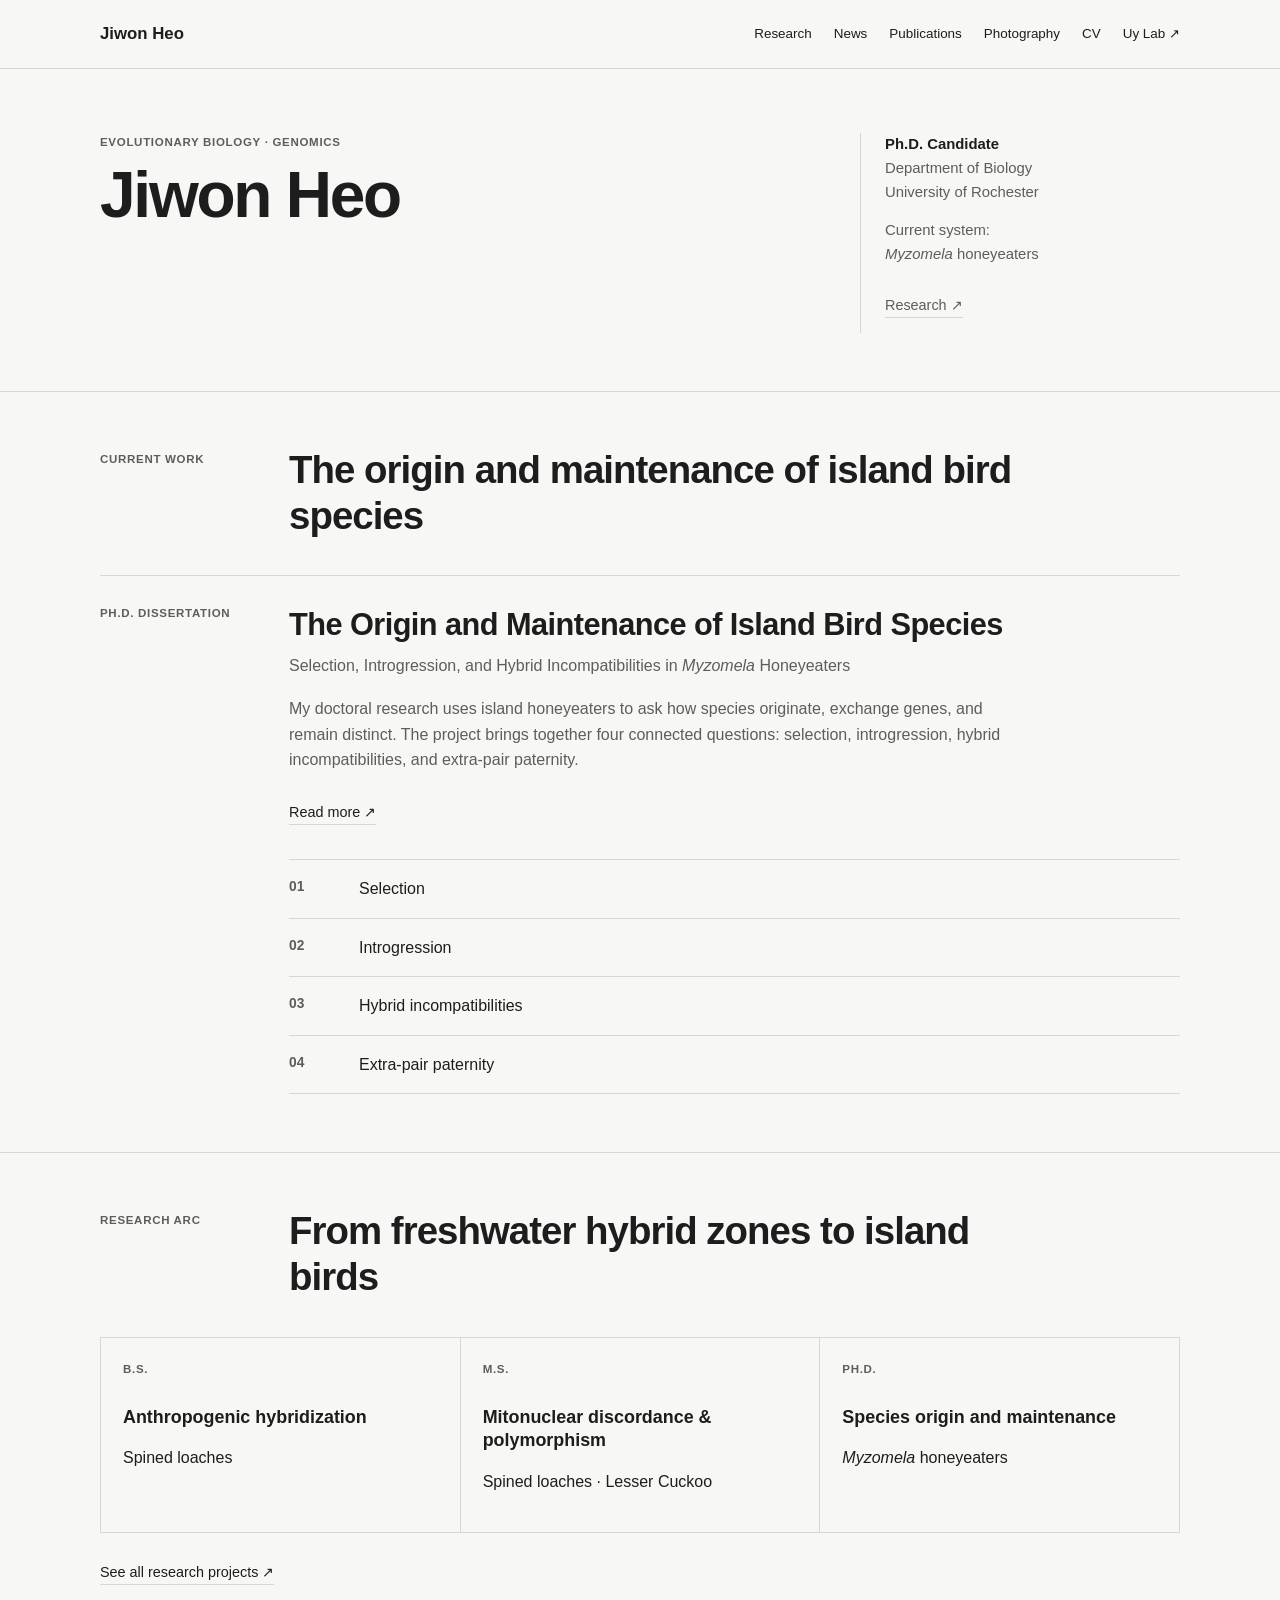
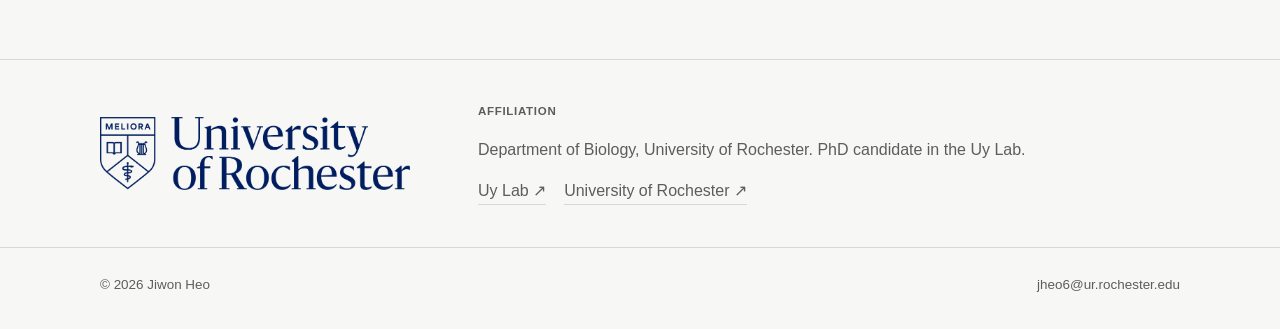
==== commit e4bd8b62: "Update index.html" ====
--- a/index.html
+++ b/index.html
@@ -110,7 +110,7 @@
     </a>
     <div class="affiliation-copy">
       <div class="section-label">Affiliation</div>
-      <p>Department of Biology, University of Rochester. I conduct my doctoral research in the Uy Lab.</p>
+      <p>Department of Biology, University of Rochester. PhD candidate in the Uy Lab.</p>
       <div class="affiliation-links">
         <a href="https://tropbiolab.org/JACU/" target="_blank" rel="noopener">Uy Lab ↗</a>
         <a href="https://www.rochester.edu/" target="_blank" rel="noopener">University of Rochester ↗</a>
